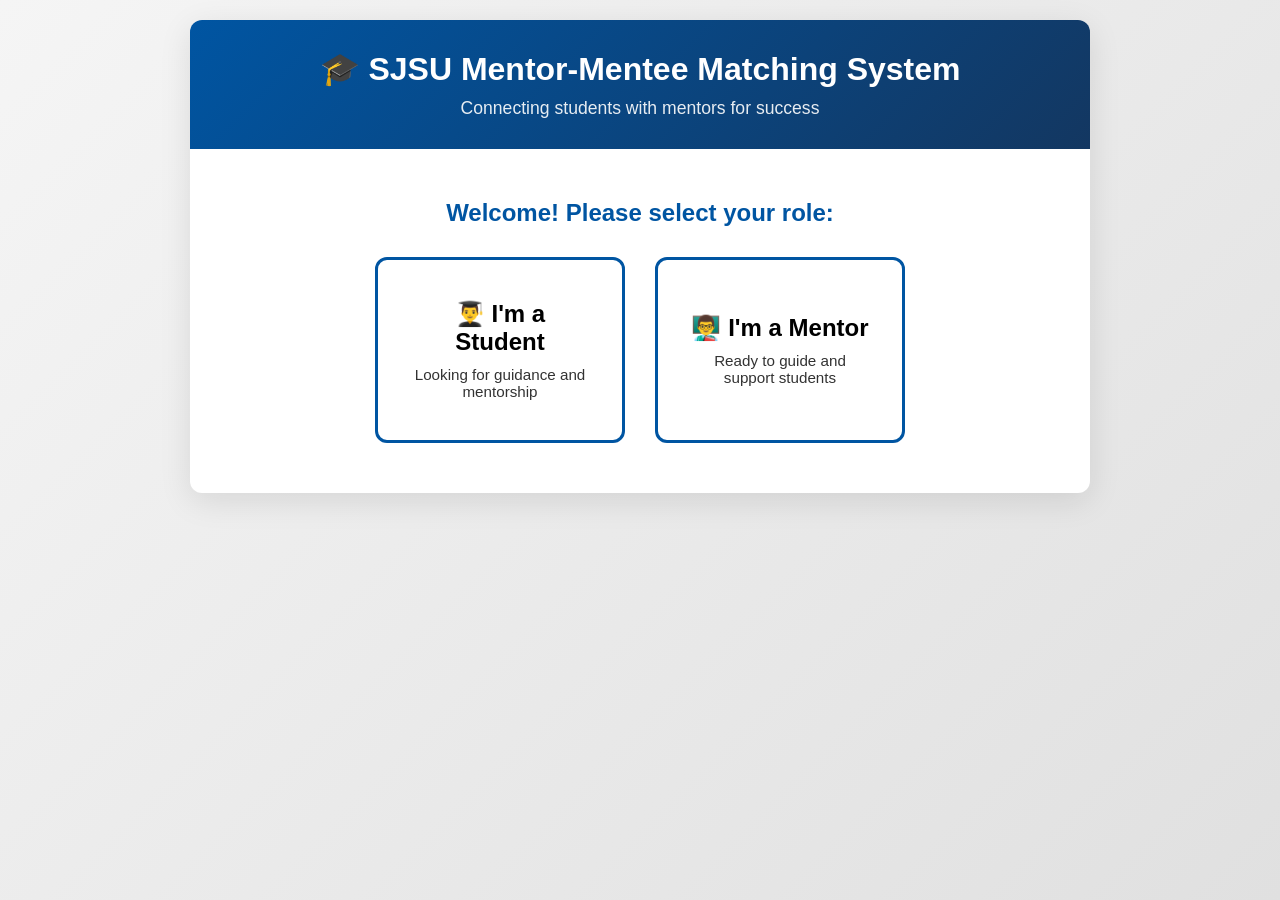
==== index.html @ 6e690093 "Initial commit: MentorsApp mentor-student matching system" ====
<!DOCTYPE html>
<html lang="en">
<head>
    <meta charset="UTF-8">
    <meta name="viewport" content="width=device-width, initial-scale=1.0">
    <title>SJSU Mentor-Mentee Matching System</title>
    <link rel="stylesheet" href="sjsu-theme.css">
    <link rel="stylesheet" href="mentor-system.css">
</head>
<body>
    <div class="container">
        <div class="header">
            <h1>🎓 SJSU Mentor-Mentee Matching System</h1>
            <p>Connecting students with mentors for success</p>
        </div>

        <!-- Role Selection Screen -->
        <div id="roleSelection" class="role-selection">
            <h2>Welcome! Please select your role:</h2>
            <div class="role-buttons">
                <button class="role-btn" onclick="showStudentSurvey()">
                    <h3>👨‍🎓 I'm a Student</h3>
                    <p>Looking for guidance and mentorship</p>
                </button>
                <button class="role-btn" onclick="showMentorSurvey()">
                    <h3>👨‍🏫 I'm a Mentor</h3>
                    <p>Ready to guide and support students</p>
                </button>
            </div>
        </div>

        <!-- Student Survey Form -->
        <form id="studentForm" class="survey-form">
            <button type="button" class="submit-btn back-btn" onclick="goBack()">← Back to Role Selection</button>
            
            <div class="form-section">
                <h3>Personal Information</h3>
                <div class="form-group">
                    <label for="studentName">Full Name *</label>
                    <input type="text" id="studentName" required placeholder="Enter your full name">
                </div>
                <div class="form-group">
                    <label for="studentEmail">Email Address *</label>
                    <input type="email" id="studentEmail" required placeholder="your.email@sjsu.edu">
                </div>
                <div class="form-group">
                    <label for="studentMajor">Major *</label>
                    <select id="studentMajor" required>
                        <option value="">Select your major</option>
                        <option value="Computer Science">Computer Science</option>
                        <option value="Software Engineering">Software Engineering</option>
                        <option value="Data Science">Data Science</option>
                        <option value="Computer Engineering">Computer Engineering</option>
                        <option value="Business Administration">Business Administration</option>
                        <option value="Electrical Engineering">Electrical Engineering</option>
                        <option value="Mechanical Engineering">Mechanical Engineering</option>
                        <option value="Psychology">Psychology</option>
                        <option value="Biology">Biology</option>
                        <option value="Other">Other</option>
                    </select>
                </div>
                <div class="form-group">
                    <label for="studentYear">Current Year *</label>
                    <select id="studentYear" required>
                        <option value="">Select your year</option>
                        <option value="Freshman">Freshman</option>
                        <option value="Sophomore">Sophomore</option>
                        <option value="Junior">Junior</option>
                        <option value="Senior">Senior</option>
                        <option value="Graduate">Graduate Student</option>
                    </select>
                </div>
            </div>

            <div class="form-section">
                <h3>Your Passion</h3>
                <div class="form-group">
                    <label for="studentPassion">Describe your passion and interests: *</label>
                    <textarea id="studentPassion" required placeholder="What drives you? What topics, causes, or fields excite you? Example: I'm passionate about using technology to solve environmental problems..."></textarea>
                    <small style="color: #666; font-size: 0.9rem; margin-top: 5px; display: block;">This helps us match you with mentors who share your interests.</small>
                </div>
            </div>

            <div class="form-section">
                <h3>Mentorship Preferences</h3>
                <div class="form-group">
                    <label for="mentorStyle">Preferred mentorship style:</label>
                    <select id="mentorStyle">
                        <option value="">Select preference</option>
                        <option value="Hands-on/Structured">Hands-on/Structured</option>
                        <option value="Flexible/Guidance-based">Flexible/Guidance-based</option>
                        <option value="Goal-oriented">Goal-oriented</option>
                        <option value="Open to any">Open to any</option>
                    </select>
                </div>
                <div class="form-group">
                    <label for="meetingPreference">Preferred meeting frequency:</label>
                    <select id="meetingPreference">
                        <option value="">Select preference</option>
                        <option value="Weekly">Weekly</option>
                        <option value="Bi-weekly">Bi-weekly</option>
                        <option value="Monthly">Monthly</option>
                        <option value="As needed">As needed</option>
                    </select>
                </div>
                <div class="form-group">
                    <label>Availability (optional - select days you're available):</label>
                    <div class="checkbox-group">
                        <label class="checkbox-label">
                            <input type="checkbox" name="availableDays" value="Monday"> Monday
                        </label>
                        <label class="checkbox-label">
                            <input type="checkbox" name="availableDays" value="Tuesday"> Tuesday
                        </label>
                        <label class="checkbox-label">
                            <input type="checkbox" name="availableDays" value="Wednesday"> Wednesday
                        </label>
                        <label class="checkbox-label">
                            <input type="checkbox" name="availableDays" value="Thursday"> Thursday
                        </label>
                        <label class="checkbox-label">
                            <input type="checkbox" name="availableDays" value="Friday"> Friday
                        </label>
                        <label class="checkbox-label">
                            <input type="checkbox" name="availableDays" value="Saturday"> Saturday
                        </label>
                        <label class="checkbox-label">
                            <input type="checkbox" name="availableDays" value="Sunday"> Sunday
                        </label>
                    </div>
                    <small style="color: #666; font-size: 0.9rem; margin-top: 5px; display: block;">Select days that work best for your schedule.</small>
                </div>
            </div>

            <div class="form-section">
                <h3>Additional Information</h3>
                <div class="form-group">
                    <label for="studentChallenges">What challenges are you currently facing?</label>
                    <textarea id="studentChallenges" placeholder="Share any challenges or concerns..."></textarea>
                </div>
                <div class="form-group">
                    <label for="studentGoals">What do you hope to achieve through mentorship?</label>
                    <textarea id="studentGoals" placeholder="Describe your goals..."></textarea>
                </div>
            </div>

            <button type="submit" class="submit-btn">Submit Survey</button>
        </form>

        <!-- Mentor Survey Form -->
        <form id="mentorForm" class="survey-form">
            <button type="button" class="submit-btn back-btn" onclick="goBack()">← Back to Role Selection</button>
            
            <div class="form-section">
                <h3>Personal Information</h3>
                <div class="form-group">
                    <label for="mentorName">Full Name *</label>
                    <input type="text" id="mentorName" required placeholder="Enter your full name">
                </div>
                <div class="form-group">
                    <label for="mentorEmail">Email Address *</label>
                    <input type="email" id="mentorEmail" required placeholder="your.email@example.com">
                </div>
                <div class="form-group">
                    <label for="mentorTitle">Current Job Title *</label>
                    <input type="text" id="mentorTitle" required placeholder="e.g., Senior Software Engineer">
                </div>
                <div class="form-group">
                    <label for="mentorCompany">Company/Organization *</label>
                    <input type="text" id="mentorCompany" required placeholder="Enter company name">
                </div>
            </div>

            <div class="form-section">
                <h3>Professional Background</h3>
                <div class="form-group">
                    <label for="mentorField">Primary Field/Industry *</label>
                    <select id="mentorField" required>
                        <option value="">Select your field</option>
                        <option value="Tech/Software">Tech/Software</option>
                        <option value="Finance/Banking">Finance/Banking</option>
                        <option value="Healthcare">Healthcare</option>
                        <option value="Education">Education</option>
                        <option value="Consulting">Consulting</option>
                        <option value="Government">Government</option>
                        <option value="Non-Profit">Non-Profit</option>
                        <option value="Other">Other</option>
                    </select>
                </div>
                <div class="form-group">
                    <label for="yearsExperience">Years of Experience *</label>
                    <select id="yearsExperience" required>
                        <option value="">Select years of experience</option>
                        <option value="1-3 years">1-3 years</option>
                        <option value="4-7 years">4-7 years</option>
                        <option value="8-15 years">8-15 years</option>
                        <option value="15+ years">15+ years</option>
                    </select>
                </div>
                <div class="form-group">
                    <label>Areas of Expertise (Select all that apply) *</label>
                    <div class="checkbox-group">
                        <label class="checkbox-label">
                            <input type="checkbox" name="expertise" value="Software Development"> Software Development
                        </label>
                        <label class="checkbox-label">
                            <input type="checkbox" name="expertise" value="Data Science & Analytics"> Data Science & Analytics
                        </label>
                        <label class="checkbox-label">
                            <input type="checkbox" name="expertise" value="Product Management"> Product Management
                        </label>
                        <label class="checkbox-label">
                            <input type="checkbox" name="expertise" value="Entrepreneurship"> Entrepreneurship
                        </label>
                        <label class="checkbox-label">
                            <input type="checkbox" name="expertise" value="Research & Academia"> Research & Academia
                        </label>
                        <label class="checkbox-label">
                            <input type="checkbox" name="expertise" value="Leadership & Management"> Leadership & Management
                        </label>
                        <label class="checkbox-label">
                            <input type="checkbox" name="expertise" value="Career Development"> Career Development
                        </label>
                        <label class="checkbox-label">
                            <input type="checkbox" name="expertise" value="Graduate School Applications"> Graduate School Applications
                        </label>
                    </div>
                </div>
                <div class="form-group">
                    <label for="mentorBio">Brief professional bio:</label>
                    <textarea id="mentorBio" placeholder="Share your professional journey..."></textarea>
                </div>
            </div>

            <div class="form-section">
                <h3>Educational Background</h3>
                <div class="form-group">
                    <label for="mentorDegree">Highest Degree *</label>
                    <select id="mentorDegree" required>
                        <option value="">Select your degree</option>
                        <option value="Bachelor's">Bachelor's</option>
                        <option value="Master's">Master's</option>
                        <option value="PhD">PhD</option>
                        <option value="Professional Degree">Professional Degree (MD, JD, etc.)</option>
                    </select>
                </div>
                <div class="form-group">
                    <label for="mentorAlmaMater">Alma Mater (University)</label>
                    <input type="text" id="mentorAlmaMater" placeholder="University name">
                </div>
                <div class="form-group">
                    <label>Are you an SJSU Alumnus? *</label>
                    <div class="rating-group" id="sjsuAlumnus">
                        <label class="rating-label">
                            <input type="radio" name="sjsuAlumnus" value="Yes">
                            Yes
                        </label>
                        <label class="rating-label">
                            <input type="radio" name="sjsuAlumnus" value="No">
                            No
                        </label>
                    </div>
                </div>
            </div>

            <div class="form-section">
                <h3>Mentorship Capabilities</h3>
                <div class="form-group">
                    <label>What can you help students with? (Select all that apply) *</label>
                    <div class="checkbox-group">
                        <label class="checkbox-label">
                            <input type="checkbox" name="helpWith" value="Career Guidance"> Career Guidance
                        </label>
                        <label class="checkbox-label">
                            <input type="checkbox" name="helpWith" value="Technical Skills"> Technical Skills
                        </label>
                        <label class="checkbox-label">
                            <input type="checkbox" name="helpWith" value="Networking"> Networking
                        </label>
                        <label class="checkbox-label">
                            <input type="checkbox" name="helpWith" value="Research Opportunities"> Research Opportunities
                        </label>
                        <label class="checkbox-label">
                            <input type="checkbox" name="helpWith" value="Graduate School Advice"> Graduate School Advice
                        </label>
                        <label class="checkbox-label">
                            <input type="checkbox" name="helpWith" value="Industry Connections"> Industry Connections
                        </label>
                        <label class="checkbox-label">
                            <input type="checkbox" name="helpWith" value="Interview Preparation"> Interview Preparation
                        </label>
                        <label class="checkbox-label">
                            <input type="checkbox" name="helpWith" value="Resume Review"> Resume Review
                        </label>
                    </div>
                </div>
                <div class="form-group">
                    <label for="menteeCount">Number of mentees you can take:</label>
                    <select id="menteeCount">
                        <option value="">Select capacity</option>
                        <option value="1">1 student</option>
                        <option value="2">2 students</option>
                        <option value="3-5">3-5 students</option>
                        <option value="5+">5+ students</option>
                    </select>
                </div>
                <div class="form-group">
                    <label for="meetingAvailability">Meeting frequency:</label>
                    <select id="meetingAvailability">
                        <option value="">Select availability</option>
                        <option value="Weekly">Weekly</option>
                        <option value="Bi-weekly">Bi-weekly</option>
                        <option value="Monthly">Monthly</option>
                        <option value="As needed">As needed</option>
                    </select>
                </div>
                <div class="form-group">
                    <label>Available days (optional - select days you're available):</label>
                    <div class="checkbox-group">
                        <label class="checkbox-label">
                            <input type="checkbox" name="availableDays" value="Monday"> Monday
                        </label>
                        <label class="checkbox-label">
                            <input type="checkbox" name="availableDays" value="Tuesday"> Tuesday
                        </label>
                        <label class="checkbox-label">
                            <input type="checkbox" name="availableDays" value="Wednesday"> Wednesday
                        </label>
                        <label class="checkbox-label">
                            <input type="checkbox" name="availableDays" value="Thursday"> Thursday
                        </label>
                        <label class="checkbox-label">
                            <input type="checkbox" name="availableDays" value="Friday"> Friday
                        </label>
                        <label class="checkbox-label">
                            <input type="checkbox" name="availableDays" value="Saturday"> Saturday
                        </label>
                        <label class="checkbox-label">
                            <input type="checkbox" name="availableDays" value="Sunday"> Sunday
                        </label>
                    </div>
                    <small style="color: #666; font-size: 0.9rem; margin-top: 5px; display: block;">Select days that work best for your schedule.</small>
                </div>
            </div>

            <div class="form-section">
                <h3>Mentoring Style & Preferences</h3>
                <div class="form-group">
                    <label for="mentorshipStyle">Your mentorship style:</label>
                    <select id="mentorshipStyle">
                        <option value="">Select style</option>
                        <option value="Hands-on/Structured">Hands-on/Structured</option>
                        <option value="Flexible/Guidance-based">Flexible/Guidance-based</option>
                        <option value="Goal-oriented">Goal-oriented</option>
                        <option value="Adaptable">Adaptable to student needs</option>
                    </select>
                </div>
                <div class="form-group">
                    <label>Preferred student majors (Select all that apply)</label>
                    <div class="checkbox-group">
                        <label class="checkbox-label">
                            <input type="checkbox" name="preferredMajor" value="Computer Science"> Computer Science
                        </label>
                        <label class="checkbox-label">
                            <input type="checkbox" name="preferredMajor" value="Software Engineering"> Software Engineering
                        </label>
                        <label class="checkbox-label">
                            <input type="checkbox" name="preferredMajor" value="Data Science"> Data Science
                        </label>
                        <label class="checkbox-label">
                            <input type="checkbox" name="preferredMajor" value="Computer Engineering"> Computer Engineering
                        </label>
                        <label class="checkbox-label">
                            <input type="checkbox" name="preferredMajor" value="Business Administration"> Business Administration
                        </label>
                        <label class="checkbox-label">
                            <input type="checkbox" name="preferredMajor" value="Engineering"> Engineering (Other)
                        </label>
                        <label class="checkbox-label">
                            <input type="checkbox" name="preferredMajor" value="Any"> Open to All Majors
                        </label>
                    </div>
                </div>
                <div class="form-group">
                    <label for="mentorMotivation">Why do you want to be a mentor?</label>
                    <textarea id="mentorMotivation" placeholder="Share your motivation..."></textarea>
                </div>
            </div>

            <div class="form-section">
                <h3>Additional Information</h3>
                <div class="form-group">
                    <label for="mentorAchievements">Notable achievements or recognitions:</label>
                    <textarea id="mentorAchievements" placeholder="Awards, publications, projects..."></textarea>
                </div>
                <div class="form-group">
                    <label for="mentorAdditional">Anything else you'd like students to know?</label>
                    <textarea id="mentorAdditional" placeholder="Additional information..."></textarea>
                </div>
            </div>

            <button type="submit" class="submit-btn">Register as Mentor</button>
        </form>

        <!-- Success Message for Students -->
        <div id="studentSuccess" class="success-message hidden">
            <div class="success-icon">
                <svg viewBox="0 0 24 24"><path d="M9 16.17L4.83 12l-1.42 1.41L9 19 21 7l-1.41-1.41z"/></svg>
            </div>
            <h2>Survey Submitted Successfully!</h2>
            <p style="margin-bottom: 20px; color: #666;">Thank you for completing the survey. Our team will review your information and match you with a suitable mentor soon.</p>
            <div class="nav-buttons">
                <button class="btn-primary" onclick="goBack()">Submit Another Response</button>
            </div>
        </div>

        <!-- Success Message for Mentors -->
        <div id="mentorSuccess" class="success-message hidden">
            <div class="success-icon">
                <svg viewBox="0 0 24 24"><path d="M9 16.17L4.83 12l-1.42 1.41L9 19 21 7l-1.41-1.41z"/></svg>
            </div>
            <h2>Thank You for Registering!</h2>
            <p style="margin-bottom: 20px; color: #666;">We'll connect you with students who match your expertise.</p>
            <div class="nav-buttons">
                <button class="btn-secondary" onclick="goBack()">Register Another Mentor</button>
                <button class="btn-primary" onclick="viewAllMentors()">View All Mentors</button>
            </div>
        </div>

        <!-- Matches Display (Admin Only - Hidden from Students) -->
        <div id="matchesContainer" class="matches-container" style="display: none;">
            <button class="submit-btn back-btn" onclick="backToSuccess()">← Back</button>
            <h2 style="color: var(--sjsu-blue); margin-bottom: 20px;">Mentor Matching Results (Admin View)</h2>
            <div id="matchesList"></div>
            <div class="nav-buttons">
                <button class="btn-secondary" onclick="goBack()">Start Over</button>
                <button class="btn-primary" onclick="contactMentors()">Contact Selected Mentors</button>
            </div>
        </div>
    </div>

    <script src="matching-algorithm.js"></script>
    <script src="app.js"></script>
</body>
</html>
---- sjsu-theme.css ----
/* Official SJSU brand HEX values are marked. Other tokens are application suggestions. */
:root {
  --sjsu-blue: #0055A2;   /* official */
  --sjsu-gold: #E5A823;   /* official */
  --sjsu-gray: #939597;   /* official */
  --sjsu-light-gray: #D2D2D2; /* official */
  --sjsu-dark-gray: #666666;  /* official */
  --app-background: #FFFFFF;
  --app-surface: #F5F7FA;
  --app-ink: #242B33;
  --app-blue-dark: #133761; /* official print palette secondary */
}
body { background: var(--app-background); color: var(--app-ink); }
header, nav { background: var(--sjsu-blue); color: white; }
button.primary { background: var(--sjsu-blue); color: white; }
button.primary:hover { background: var(--app-blue-dark); }
.card { background: var(--app-surface); border: 1px solid var(--sjsu-light-gray); }
.accent { border-left: 4px solid var(--sjsu-gold); }
a { color: var(--sjsu-blue); }
:focus-visible { outline: 3px solid var(--sjsu-gold); outline-offset: 2px; }
---- mentor-system.css ----
/* Mentor-Mentee System Styles - Extends sjsu-theme.css */

/* Import official SJSU colors from parent theme */
:root {
  --sjsu-blue: #0055A2;
  --sjsu-gold: #E5A823;
  --sjsu-gray: #939597;
  --sjsu-light-gray: #D2D2D2;
  --sjsu-dark-gray: #666666;
  --app-background: #FFFFFF;
  --app-surface: #F5F7FA;
  --app-ink: #242B33;
  --app-blue-dark: #133761;
}

/* Base Layout */
* {
  margin: 0;
  padding: 0;
  box-sizing: border-box;
}

body {
  font-family: 'Segoe UI', Tahoma, Geneva, Verdana, sans-serif;
  background: linear-gradient(135deg, #f5f5f5 0%, #e0e0e0 100%);
  min-height: 100vh;
  padding: 20px;
}

.container {
  max-width: 900px;
  margin: 0 auto;
  background: var(--app-background);
  border-radius: 12px;
  box-shadow: 0 8px 32px rgba(0, 0, 0, 0.1);
  overflow: hidden;
}

/* Header */
.header {
  background: linear-gradient(135deg, var(--sjsu-blue) 0%, var(--app-blue-dark) 100%);
  color: white;
  padding: 30px;
  text-align: center;
}

.header h1 {
  font-size: 2rem;
  margin-bottom: 10px;
}

.header p {
  opacity: 0.9;
  font-size: 1.1rem;
}

/* Role Selection */
.role-selection {
  padding: 50px;
  text-align: center;
}

.role-selection h2 {
  color: var(--sjsu-blue);
  margin-bottom: 30px;
  font-size: 1.5rem;
}

.role-buttons {
  display: flex;
  gap: 30px;
  justify-content: center;
  flex-wrap: wrap;
}

.role-btn {
  flex: 1;
  min-width: 200px;
  max-width: 250px;
  padding: 40px 30px;
  border: 3px solid var(--sjsu-blue);
  background: white;
  border-radius: 12px;
  cursor: pointer;
  transition: all 0.3s ease;
}

.role-btn:hover {
  background: var(--sjsu-blue);
  color: white;
  transform: translateY(-5px);
  box-shadow: 0 8px 20px rgba(0, 85, 162, 0.3);
}

.role-btn h3 {
  font-size: 1.5rem;
  margin-bottom: 10px;
}

.role-btn p {
  font-size: 0.95rem;
  opacity: 0.8;
}

/* Survey Forms */
.survey-form {
  padding: 40px;
  display: none;
}

.survey-form.active {
  display: block;
}

.form-section {
  margin-bottom: 35px;
}

.form-section h3 {
  color: var(--sjsu-blue);
  margin-bottom: 15px;
  padding-bottom: 8px;
  border-bottom: 2px solid var(--sjsu-gold);
}

.form-group {
  margin-bottom: 20px;
}

.form-group label {
  display: block;
  margin-bottom: 8px;
  font-weight: 600;
  color: var(--app-ink);
}

.form-group input[type="text"],
.form-group input[type="email"],
.form-group select,
.form-group textarea {
  width: 100%;
  padding: 12px 15px;
  border: 2px solid var(--sjsu-light-gray);
  border-radius: 8px;
  font-size: 1rem;
  transition: border-color 0.3s;
}

.form-group input:focus,
.form-group select:focus,
.form-group textarea:focus {
  outline: none;
  border-color: var(--sjsu-blue);
}

.form-group textarea {
  resize: vertical;
  min-height: 100px;
}

/* Checkbox Groups */
.checkbox-group {
  display: grid;
  grid-template-columns: repeat(auto-fill, minmax(200px, 1fr));
  gap: 10px;
  margin-top: 10px;
}

.checkbox-label {
  display: flex;
  align-items: center;
  padding: 10px;
  background: var(--app-surface);
  border-radius: 6px;
  cursor: pointer;
  transition: background 0.2s;
}

.checkbox-label:hover {
  background: #e9ecef;
}

.checkbox-label input {
  margin-right: 10px;
  width: 18px;
  height: 18px;
  cursor: pointer;
}

/* Rating Groups */
.rating-group {
  display: flex;
  gap: 10px;
  margin-top: 10px;
}

.rating-label {
  flex: 1;
  text-align: center;
  padding: 10px;
  background: var(--app-surface);
  border-radius: 6px;
  cursor: pointer;
  transition: all 0.2s;
}

.rating-label:hover {
  background: var(--sjsu-gold);
}

.rating-label.selected {
  background: var(--sjsu-blue);
  color: white;
}

.rating-label input {
  display: none;
}

/* Buttons */
.submit-btn {
  width: 100%;
  padding: 15px;
  background: linear-gradient(135deg, var(--sjsu-blue) 0%, var(--app-blue-dark) 100%);
  color: white;
  border: none;
  border-radius: 8px;
  font-size: 1.1rem;
  font-weight: 600;
  cursor: pointer;
  transition: transform 0.2s, box-shadow 0.2s;
}

.submit-btn:hover {
  transform: translateY(-2px);
  box-shadow: 0 6px 20px rgba(0, 85, 162, 0.3);
}

.back-btn {
  background: #6c757d;
  margin-bottom: 20px;
}

.back-btn:hover {
  background: #5a6268;
  box-shadow: 0 6px 20px rgba(108, 117, 125, 0.3);
}

/* Success Messages */
.success-message {
  text-align: center;
  padding: 60px;
}

.success-message h2 {
  color: var(--sjsu-blue);
  margin-bottom: 20px;
}

.success-icon {
  width: 80px;
  height: 80px;
  background: var(--sjsu-blue);
  border-radius: 50%;
  display: flex;
  align-items: center;
  justify-content: center;
  margin: 0 auto 20px;
}

.success-icon svg {
  width: 40px;
  height: 40px;
  fill: white;
}

/* Match Cards */
.matches-container {
  padding: 40px;
  display: none;
}

.match-card {
  background: white;
  border: 2px solid var(--sjsu-blue);
  border-radius: 12px;
  padding: 25px;
  margin-bottom: 20px;
  transition: box-shadow 0.3s;
}

.match-card:hover {
  box-shadow: 0 6px 20px rgba(0, 85, 162, 0.2);
}

.match-header {
  display: flex;
  justify-content: space-between;
  align-items: center;
  margin-bottom: 15px;
}

.match-name {
  font-size: 1.3rem;
  color: var(--sjsu-blue);
  font-weight: 600;
}

.match-score {
  background: var(--sjsu-gold);
  color: var(--app-ink);
  padding: 8px 16px;
  border-radius: 20px;
  font-weight: 600;
}

.match-details {
  color: #555;
  line-height: 1.6;
}

.match-details strong {
  color: var(--app-ink);
}

/* Navigation Buttons */
.nav-buttons {
  display: flex;
  gap: 15px;
  margin-top: 30px;
}

.nav-buttons button {
  flex: 1;
  padding: 12px;
  border: none;
  border-radius: 8px;
  font-size: 1rem;
  cursor: pointer;
  transition: all 0.2s;
}

.btn-primary {
  background: var(--sjsu-blue);
  color: white;
}

.btn-secondary {
  background: var(--sjsu-gold);
  color: var(--app-ink);
}

.btn-primary:hover, .btn-secondary:hover {
  opacity: 0.9;
  transform: translateY(-2px);
}

/* Utility Classes */
.hidden {
  display: none;
}

/* Responsive Design */
@media (max-width: 600px) {
  .header h1 {
    font-size: 1.5rem;
  }

  .role-selection {
    padding: 30px 20px;
  }

  .survey-form {
    padding: 25px 20px;
  }

  .checkbox-group {
    grid-template-columns: 1fr;
  }
}
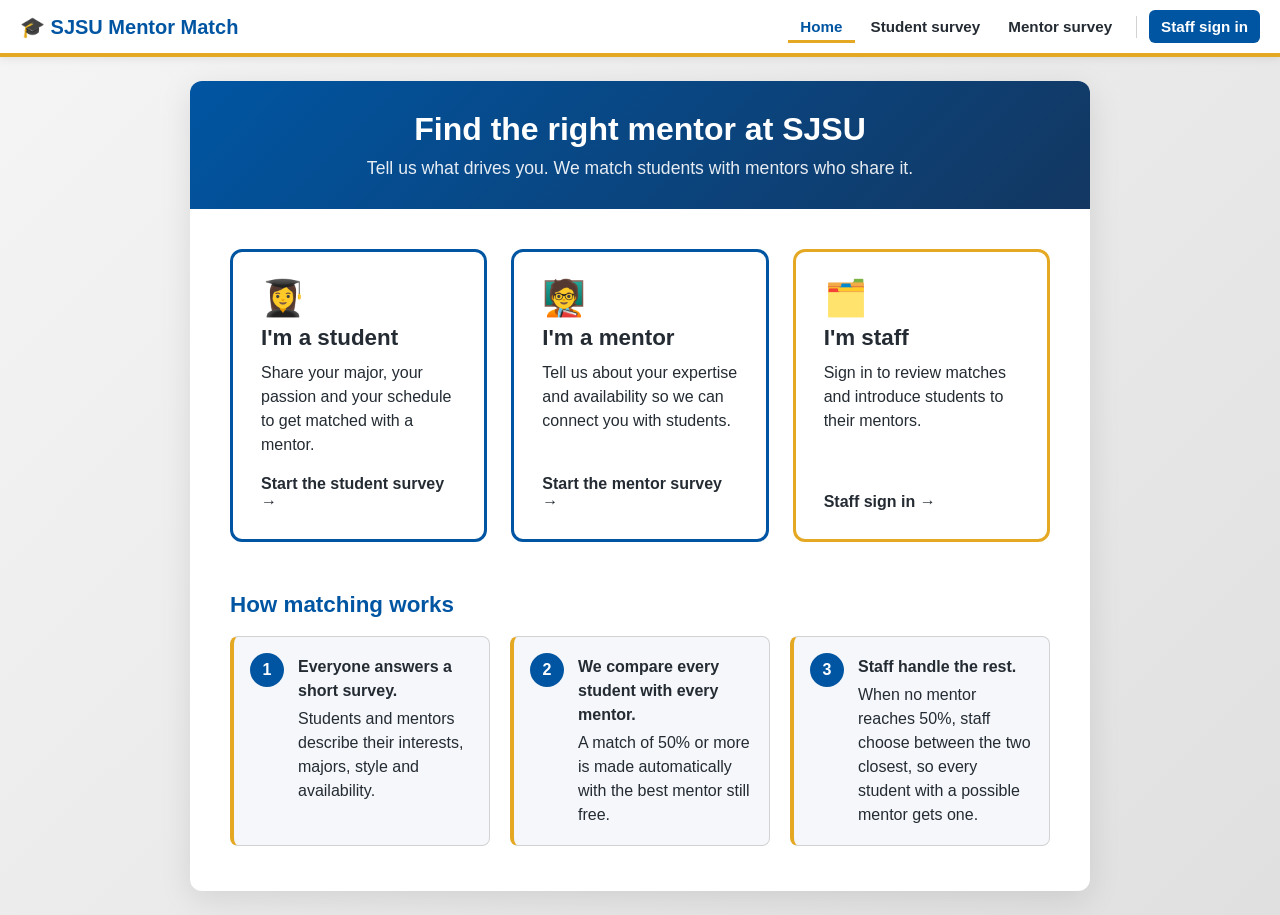
==== commit 1fa53972: "Add staff sign-in, automatic matching and student-by-student review Website - Landing page with stud" ====
--- a/index.html
+++ b/index.html
@@ -3,443 +3,71 @@
 <head>
     <meta charset="UTF-8">
     <meta name="viewport" content="width=device-width, initial-scale=1.0">
-    <title>SJSU Mentor-Mentee Matching System</title>
+    <title>SJSU Mentor Match</title>
     <link rel="stylesheet" href="sjsu-theme.css">
     <link rel="stylesheet" href="mentor-system.css">
+    <link rel="stylesheet" href="site.css">
 </head>
 <body>
-    <div class="container">
+    <a class="skip-link" href="#main">Skip to main content</a>
+    <header class="site-header">
+        <div class="site-header-inner">
+            <a class="brand" href="/">🎓 SJSU Mentor Match</a>
+            <nav class="site-nav" aria-label="Main">
+                <a href="/">Home</a>
+                <a href="/survey.html?role=student">Student survey</a>
+                <a href="/survey.html?role=mentor">Mentor survey</a>
+                <span id="staffNav" class="staff-nav"></span>
+            </nav>
+        </div>
+    </header>
+
+    <div class="container" id="main" role="main" tabindex="-1">
         <div class="header">
-            <h1>🎓 SJSU Mentor-Mentee Matching System</h1>
-            <p>Connecting students with mentors for success</p>
+            <h1>Find the right mentor at SJSU</h1>
+            <p>Tell us what drives you. We match students with mentors who share it.</p>
         </div>
 
-        <!-- Role Selection Screen -->
-        <div id="roleSelection" class="role-selection">
-            <h2>Welcome! Please select your role:</h2>
-            <div class="role-buttons">
-                <button class="role-btn" onclick="showStudentSurvey()">
-                    <h3>👨‍🎓 I'm a Student</h3>
-                    <p>Looking for guidance and mentorship</p>
-                </button>
-                <button class="role-btn" onclick="showMentorSurvey()">
-                    <h3>👨‍🏫 I'm a Mentor</h3>
-                    <p>Ready to guide and support students</p>
-                </button>
-            </div>
-        </div>
+        <section class="landing-cards" aria-label="Choose how you want to continue">
+            <a class="landing-card" href="/survey.html?role=student">
+                <span class="card-icon" aria-hidden="true">👩‍🎓</span>
+                <h2>I'm a student</h2>
+                <p>Share your major, your passion and your schedule to get matched with a mentor.</p>
+                <span class="cta">Start the student survey →</span>
+            </a>
+            <a class="landing-card" href="/survey.html?role=mentor">
+                <span class="card-icon" aria-hidden="true">🧑‍🏫</span>
+                <h2>I'm a mentor</h2>
+                <p>Tell us about your expertise and availability so we can connect you with students.</p>
+                <span class="cta">Start the mentor survey →</span>
+            </a>
+            <a class="landing-card staff" href="/login.html">
+                <span class="card-icon" aria-hidden="true">🗂️</span>
+                <h2>I'm staff</h2>
+                <p>Sign in to review matches and introduce students to their mentors.</p>
+                <span class="cta">Staff sign in →</span>
+            </a>
+        </section>
 
-        <!-- Student Survey Form -->
-        <form id="studentForm" class="survey-form">
-            <button type="button" class="submit-btn back-btn" onclick="goBack()">← Back to Role Selection</button>
-            
-            <div class="form-section">
-                <h3>Personal Information</h3>
-                <div class="form-group">
-                    <label for="studentName">Full Name *</label>
-                    <input type="text" id="studentName" required placeholder="Enter your full name">
-                </div>
-                <div class="form-group">
-                    <label for="studentEmail">Email Address *</label>
-                    <input type="email" id="studentEmail" required placeholder="your.email@sjsu.edu">
-                </div>
-                <div class="form-group">
-                    <label for="studentMajor">Major *</label>
-                    <select id="studentMajor" required>
-                        <option value="">Select your major</option>
-                        <option value="Computer Science">Computer Science</option>
-                        <option value="Software Engineering">Software Engineering</option>
-                        <option value="Data Science">Data Science</option>
-                        <option value="Computer Engineering">Computer Engineering</option>
-                        <option value="Business Administration">Business Administration</option>
-                        <option value="Electrical Engineering">Electrical Engineering</option>
-                        <option value="Mechanical Engineering">Mechanical Engineering</option>
-                        <option value="Psychology">Psychology</option>
-                        <option value="Biology">Biology</option>
-                        <option value="Other">Other</option>
-                    </select>
-                </div>
-                <div class="form-group">
-                    <label for="studentYear">Current Year *</label>
-                    <select id="studentYear" required>
-                        <option value="">Select your year</option>
-                        <option value="Freshman">Freshman</option>
-                        <option value="Sophomore">Sophomore</option>
-                        <option value="Junior">Junior</option>
-                        <option value="Senior">Senior</option>
-                        <option value="Graduate">Graduate Student</option>
-                    </select>
-                </div>
-            </div>
-
-            <div class="form-section">
-                <h3>Your Passion</h3>
-                <div class="form-group">
-                    <label for="studentPassion">Describe your passion and interests: *</label>
-                    <textarea id="studentPassion" required placeholder="What drives you? What topics, causes, or fields excite you? Example: I'm passionate about using technology to solve environmental problems..."></textarea>
-                    <small style="color: #666; font-size: 0.9rem; margin-top: 5px; display: block;">This helps us match you with mentors who share your interests.</small>
-                </div>
-            </div>
-
-            <div class="form-section">
-                <h3>Mentorship Preferences</h3>
-                <div class="form-group">
-                    <label for="mentorStyle">Preferred mentorship style:</label>
-                    <select id="mentorStyle">
-                        <option value="">Select preference</option>
-                        <option value="Hands-on/Structured">Hands-on/Structured</option>
-                        <option value="Flexible/Guidance-based">Flexible/Guidance-based</option>
-                        <option value="Goal-oriented">Goal-oriented</option>
-                        <option value="Open to any">Open to any</option>
-                    </select>
-                </div>
-                <div class="form-group">
-                    <label for="meetingPreference">Preferred meeting frequency:</label>
-                    <select id="meetingPreference">
-                        <option value="">Select preference</option>
-                        <option value="Weekly">Weekly</option>
-                        <option value="Bi-weekly">Bi-weekly</option>
-                        <option value="Monthly">Monthly</option>
-                        <option value="As needed">As needed</option>
-                    </select>
-                </div>
-                <div class="form-group">
-                    <label>Availability (optional - select days you're available):</label>
-                    <div class="checkbox-group">
-                        <label class="checkbox-label">
-                            <input type="checkbox" name="availableDays" value="Monday"> Monday
-                        </label>
-                        <label class="checkbox-label">
-                            <input type="checkbox" name="availableDays" value="Tuesday"> Tuesday
-                        </label>
-                        <label class="checkbox-label">
-                            <input type="checkbox" name="availableDays" value="Wednesday"> Wednesday
-                        </label>
-                        <label class="checkbox-label">
-                            <input type="checkbox" name="availableDays" value="Thursday"> Thursday
-                        </label>
-                        <label class="checkbox-label">
-                            <input type="checkbox" name="availableDays" value="Friday"> Friday
-                        </label>
-                        <label class="checkbox-label">
-                            <input type="checkbox" name="availableDays" value="Saturday"> Saturday
-                        </label>
-                        <label class="checkbox-label">
-                            <input type="checkbox" name="availableDays" value="Sunday"> Sunday
-                        </label>
-                    </div>
-                    <small style="color: #666; font-size: 0.9rem; margin-top: 5px; display: block;">Select days that work best for your schedule.</small>
-                </div>
-            </div>
-
-            <div class="form-section">
-                <h3>Additional Information</h3>
-                <div class="form-group">
-                    <label for="studentChallenges">What challenges are you currently facing?</label>
-                    <textarea id="studentChallenges" placeholder="Share any challenges or concerns..."></textarea>
-                </div>
-                <div class="form-group">
-                    <label for="studentGoals">What do you hope to achieve through mentorship?</label>
-                    <textarea id="studentGoals" placeholder="Describe your goals..."></textarea>
-                </div>
-            </div>
-
-            <button type="submit" class="submit-btn">Submit Survey</button>
-        </form>
-
-        <!-- Mentor Survey Form -->
-        <form id="mentorForm" class="survey-form">
-            <button type="button" class="submit-btn back-btn" onclick="goBack()">← Back to Role Selection</button>
-            
-            <div class="form-section">
-                <h3>Personal Information</h3>
-                <div class="form-group">
-                    <label for="mentorName">Full Name *</label>
-                    <input type="text" id="mentorName" required placeholder="Enter your full name">
-                </div>
-                <div class="form-group">
-                    <label for="mentorEmail">Email Address *</label>
-                    <input type="email" id="mentorEmail" required placeholder="your.email@example.com">
-                </div>
-                <div class="form-group">
-                    <label for="mentorTitle">Current Job Title *</label>
-                    <input type="text" id="mentorTitle" required placeholder="e.g., Senior Software Engineer">
-                </div>
-                <div class="form-group">
-                    <label for="mentorCompany">Company/Organization *</label>
-                    <input type="text" id="mentorCompany" required placeholder="Enter company name">
-                </div>
-            </div>
-
-            <div class="form-section">
-                <h3>Professional Background</h3>
-                <div class="form-group">
-                    <label for="mentorField">Primary Field/Industry *</label>
-                    <select id="mentorField" required>
-                        <option value="">Select your field</option>
-                        <option value="Tech/Software">Tech/Software</option>
-                        <option value="Finance/Banking">Finance/Banking</option>
-                        <option value="Healthcare">Healthcare</option>
-                        <option value="Education">Education</option>
-                        <option value="Consulting">Consulting</option>
-                        <option value="Government">Government</option>
-                        <option value="Non-Profit">Non-Profit</option>
-                        <option value="Other">Other</option>
-                    </select>
-                </div>
-                <div class="form-group">
-                    <label for="yearsExperience">Years of Experience *</label>
-                    <select id="yearsExperience" required>
-                        <option value="">Select years of experience</option>
-                        <option value="1-3 years">1-3 years</option>
-                        <option value="4-7 years">4-7 years</option>
-                        <option value="8-15 years">8-15 years</option>
-                        <option value="15+ years">15+ years</option>
-                    </select>
-                </div>
-                <div class="form-group">
-                    <label>Areas of Expertise (Select all that apply) *</label>
-                    <div class="checkbox-group">
-                        <label class="checkbox-label">
-                            <input type="checkbox" name="expertise" value="Software Development"> Software Development
-                        </label>
-                        <label class="checkbox-label">
-                            <input type="checkbox" name="expertise" value="Data Science & Analytics"> Data Science & Analytics
-                        </label>
-                        <label class="checkbox-label">
-                            <input type="checkbox" name="expertise" value="Product Management"> Product Management
-                        </label>
-                        <label class="checkbox-label">
-                            <input type="checkbox" name="expertise" value="Entrepreneurship"> Entrepreneurship
-                        </label>
-                        <label class="checkbox-label">
-                            <input type="checkbox" name="expertise" value="Research & Academia"> Research & Academia
-                        </label>
-                        <label class="checkbox-label">
-                            <input type="checkbox" name="expertise" value="Leadership & Management"> Leadership & Management
-                        </label>
-                        <label class="checkbox-label">
-                            <input type="checkbox" name="expertise" value="Career Development"> Career Development
-                        </label>
-                        <label class="checkbox-label">
-                            <input type="checkbox" name="expertise" value="Graduate School Applications"> Graduate School Applications
-                        </label>
-                    </div>
-                </div>
-                <div class="form-group">
-                    <label for="mentorBio">Brief professional bio:</label>
-                    <textarea id="mentorBio" placeholder="Share your professional journey..."></textarea>
-                </div>
-            </div>
-
-            <div class="form-section">
-                <h3>Educational Background</h3>
-                <div class="form-group">
-                    <label for="mentorDegree">Highest Degree *</label>
-                    <select id="mentorDegree" required>
-                        <option value="">Select your degree</option>
-                        <option value="Bachelor's">Bachelor's</option>
-                        <option value="Master's">Master's</option>
-                        <option value="PhD">PhD</option>
-                        <option value="Professional Degree">Professional Degree (MD, JD, etc.)</option>
-                    </select>
-                </div>
-                <div class="form-group">
-                    <label for="mentorAlmaMater">Alma Mater (University)</label>
-                    <input type="text" id="mentorAlmaMater" placeholder="University name">
-                </div>
-                <div class="form-group">
-                    <label>Are you an SJSU Alumnus? *</label>
-                    <div class="rating-group" id="sjsuAlumnus">
-                        <label class="rating-label">
-                            <input type="radio" name="sjsuAlumnus" value="Yes">
-                            Yes
-                        </label>
-                        <label class="rating-label">
-                            <input type="radio" name="sjsuAlumnus" value="No">
-                            No
-                        </label>
-                    </div>
-                </div>
-            </div>
-
-            <div class="form-section">
-                <h3>Mentorship Capabilities</h3>
-                <div class="form-group">
-                    <label>What can you help students with? (Select all that apply) *</label>
-                    <div class="checkbox-group">
-                        <label class="checkbox-label">
-                            <input type="checkbox" name="helpWith" value="Career Guidance"> Career Guidance
-                        </label>
-                        <label class="checkbox-label">
-                            <input type="checkbox" name="helpWith" value="Technical Skills"> Technical Skills
-                        </label>
-                        <label class="checkbox-label">
-                            <input type="checkbox" name="helpWith" value="Networking"> Networking
-                        </label>
-                        <label class="checkbox-label">
-                            <input type="checkbox" name="helpWith" value="Research Opportunities"> Research Opportunities
-                        </label>
-                        <label class="checkbox-label">
-                            <input type="checkbox" name="helpWith" value="Graduate School Advice"> Graduate School Advice
-                        </label>
-                        <label class="checkbox-label">
-                            <input type="checkbox" name="helpWith" value="Industry Connections"> Industry Connections
-                        </label>
-                        <label class="checkbox-label">
-                            <input type="checkbox" name="helpWith" value="Interview Preparation"> Interview Preparation
-                        </label>
-                        <label class="checkbox-label">
-                            <input type="checkbox" name="helpWith" value="Resume Review"> Resume Review
-                        </label>
-                    </div>
-                </div>
-                <div class="form-group">
-                    <label for="menteeCount">Number of mentees you can take:</label>
-                    <select id="menteeCount">
-                        <option value="">Select capacity</option>
-                        <option value="1">1 student</option>
-                        <option value="2">2 students</option>
-                        <option value="3-5">3-5 students</option>
-                        <option value="5+">5+ students</option>
-                    </select>
-                </div>
-                <div class="form-group">
-                    <label for="meetingAvailability">Meeting frequency:</label>
-                    <select id="meetingAvailability">
-                        <option value="">Select availability</option>
-                        <option value="Weekly">Weekly</option>
-                        <option value="Bi-weekly">Bi-weekly</option>
-                        <option value="Monthly">Monthly</option>
-                        <option value="As needed">As needed</option>
-                    </select>
-                </div>
-                <div class="form-group">
-                    <label>Available days (optional - select days you're available):</label>
-                    <div class="checkbox-group">
-                        <label class="checkbox-label">
-                            <input type="checkbox" name="availableDays" value="Monday"> Monday
-                        </label>
-                        <label class="checkbox-label">
-                            <input type="checkbox" name="availableDays" value="Tuesday"> Tuesday
-                        </label>
-                        <label class="checkbox-label">
-                            <input type="checkbox" name="availableDays" value="Wednesday"> Wednesday
-                        </label>
-                        <label class="checkbox-label">
-                            <input type="checkbox" name="availableDays" value="Thursday"> Thursday
-                        </label>
-                        <label class="checkbox-label">
-                            <input type="checkbox" name="availableDays" value="Friday"> Friday
-                        </label>
-                        <label class="checkbox-label">
-                            <input type="checkbox" name="availableDays" value="Saturday"> Saturday
-                        </label>
-                        <label class="checkbox-label">
-                            <input type="checkbox" name="availableDays" value="Sunday"> Sunday
-                        </label>
-                    </div>
-                    <small style="color: #666; font-size: 0.9rem; margin-top: 5px; display: block;">Select days that work best for your schedule.</small>
-                </div>
-            </div>
-
-            <div class="form-section">
-                <h3>Mentoring Style & Preferences</h3>
-                <div class="form-group">
-                    <label for="mentorshipStyle">Your mentorship style:</label>
-                    <select id="mentorshipStyle">
-                        <option value="">Select style</option>
-                        <option value="Hands-on/Structured">Hands-on/Structured</option>
-                        <option value="Flexible/Guidance-based">Flexible/Guidance-based</option>
-                        <option value="Goal-oriented">Goal-oriented</option>
-                        <option value="Adaptable">Adaptable to student needs</option>
-                    </select>
-                </div>
-                <div class="form-group">
-                    <label>Preferred student majors (Select all that apply)</label>
-                    <div class="checkbox-group">
-                        <label class="checkbox-label">
-                            <input type="checkbox" name="preferredMajor" value="Computer Science"> Computer Science
-                        </label>
-                        <label class="checkbox-label">
-                            <input type="checkbox" name="preferredMajor" value="Software Engineering"> Software Engineering
-                        </label>
-                        <label class="checkbox-label">
-                            <input type="checkbox" name="preferredMajor" value="Data Science"> Data Science
-                        </label>
-                        <label class="checkbox-label">
-                            <input type="checkbox" name="preferredMajor" value="Computer Engineering"> Computer Engineering
-                        </label>
-                        <label class="checkbox-label">
-                            <input type="checkbox" name="preferredMajor" value="Business Administration"> Business Administration
-                        </label>
-                        <label class="checkbox-label">
-                            <input type="checkbox" name="preferredMajor" value="Engineering"> Engineering (Other)
-                        </label>
-                        <label class="checkbox-label">
-                            <input type="checkbox" name="preferredMajor" value="Any"> Open to All Majors
-                        </label>
-                    </div>
-                </div>
-                <div class="form-group">
-                    <label for="mentorMotivation">Why do you want to be a mentor?</label>
-                    <textarea id="mentorMotivation" placeholder="Share your motivation..."></textarea>
-                </div>
-            </div>
-
-            <div class="form-section">
-                <h3>Additional Information</h3>
-                <div class="form-group">
-                    <label for="mentorAchievements">Notable achievements or recognitions:</label>
-                    <textarea id="mentorAchievements" placeholder="Awards, publications, projects..."></textarea>
-                </div>
-                <div class="form-group">
-                    <label for="mentorAdditional">Anything else you'd like students to know?</label>
-                    <textarea id="mentorAdditional" placeholder="Additional information..."></textarea>
-                </div>
-            </div>
-
-            <button type="submit" class="submit-btn">Register as Mentor</button>
-        </form>
-
-        <!-- Success Message for Students -->
-        <div id="studentSuccess" class="success-message hidden">
-            <div class="success-icon">
-                <svg viewBox="0 0 24 24"><path d="M9 16.17L4.83 12l-1.42 1.41L9 19 21 7l-1.41-1.41z"/></svg>
-            </div>
-            <h2>Survey Submitted Successfully!</h2>
-            <p style="margin-bottom: 20px; color: #666;">Thank you for completing the survey. Our team will review your information and match you with a suitable mentor soon.</p>
-            <div class="nav-buttons">
-                <button class="btn-primary" onclick="goBack()">Submit Another Response</button>
-            </div>
-        </div>
-
-        <!-- Success Message for Mentors -->
-        <div id="mentorSuccess" class="success-message hidden">
-            <div class="success-icon">
-                <svg viewBox="0 0 24 24"><path d="M9 16.17L4.83 12l-1.42 1.41L9 19 21 7l-1.41-1.41z"/></svg>
-            </div>
-            <h2>Thank You for Registering!</h2>
-            <p style="margin-bottom: 20px; color: #666;">We'll connect you with students who match your expertise.</p>
-            <div class="nav-buttons">
-                <button class="btn-secondary" onclick="goBack()">Register Another Mentor</button>
-                <button class="btn-primary" onclick="viewAllMentors()">View All Mentors</button>
-            </div>
-        </div>
-
-        <!-- Matches Display (Admin Only - Hidden from Students) -->
-        <div id="matchesContainer" class="matches-container" style="display: none;">
-            <button class="submit-btn back-btn" onclick="backToSuccess()">← Back</button>
-            <h2 style="color: var(--sjsu-blue); margin-bottom: 20px;">Mentor Matching Results (Admin View)</h2>
-            <div id="matchesList"></div>
-            <div class="nav-buttons">
-                <button class="btn-secondary" onclick="goBack()">Start Over</button>
-                <button class="btn-primary" onclick="contactMentors()">Contact Selected Mentors</button>
-            </div>
-        </div>
+        <section class="how-it-works" aria-labelledby="howTitle">
+            <h2 id="howTitle">How matching works</h2>
+            <ol class="steps">
+                <li>
+                    <strong>Everyone answers a short survey.</strong>
+                    Students and mentors describe their interests, majors, style and availability.
+                </li>
+                <li>
+                    <strong>We compare every student with every mentor.</strong>
+                    A match of 50% or more is made automatically with the best mentor still free.
+                </li>
+                <li>
+                    <strong>Staff handle the rest.</strong>
+                    When no mentor reaches 50%, staff choose between the two closest, so every student with a possible mentor gets one.
+                </li>
+            </ol>
+        </section>
     </div>
 
-    <script src="matching-algorithm.js"></script>
-    <script src="app.js"></script>
+    <script src="site.js"></script>
 </body>
 </html>
--- a/mentor-system.css
+++ b/mentor-system.css
@@ -187,33 +187,36 @@
   cursor: pointer;
 }
 
-/* Rating Groups */
-.rating-group {
-  display: flex;
-  gap: 10px;
-  margin-top: 10px;
-}
-
-.rating-label {
-  flex: 1;
-  text-align: center;
-  padding: 10px;
-  background: var(--app-surface);
-  border-radius: 6px;
-  cursor: pointer;
-  transition: all 0.2s;
-}
-
-.rating-label:hover {
-  background: var(--sjsu-gold);
-}
-
-.rating-label.selected {
-  background: var(--sjsu-blue);
-  color: white;
-}
-
-.rating-label input {
+/* Checkbox fieldsets (legend styled like a label) */
+.check-fieldset {
+  border: 0;
+  min-width: 0;
+}
+
+.check-fieldset legend {
+  margin-bottom: 8px;
+  font-weight: 600;
+  color: var(--app-ink);
+}
+
+/* Helper and error text */
+.hint {
+  color: var(--sjsu-dark-gray);
+  font-size: 0.9rem;
+  margin-top: 5px;
+  display: block;
+}
+
+.form-error {
+  margin-bottom: 15px;
+  padding: 12px 15px;
+  border-radius: 8px;
+  background: #fdecea;
+  border: 1px solid #b3261e;
+  color: #7a1b16;
+}
+
+.form-error[hidden] {
   display: none;
 }
 
@@ -274,53 +277,9 @@
   fill: white;
 }
 
-/* Match Cards */
-.matches-container {
-  padding: 40px;
-  display: none;
-}
-
-.match-card {
-  background: white;
-  border: 2px solid var(--sjsu-blue);
-  border-radius: 12px;
-  padding: 25px;
+.success-text {
   margin-bottom: 20px;
-  transition: box-shadow 0.3s;
-}
-
-.match-card:hover {
-  box-shadow: 0 6px 20px rgba(0, 85, 162, 0.2);
-}
-
-.match-header {
-  display: flex;
-  justify-content: space-between;
-  align-items: center;
-  margin-bottom: 15px;
-}
-
-.match-name {
-  font-size: 1.3rem;
-  color: var(--sjsu-blue);
-  font-weight: 600;
-}
-
-.match-score {
-  background: var(--sjsu-gold);
-  color: var(--app-ink);
-  padding: 8px 16px;
-  border-radius: 20px;
-  font-weight: 600;
-}
-
-.match-details {
-  color: #555;
-  line-height: 1.6;
-}
-
-.match-details strong {
-  color: var(--app-ink);
+  color: var(--sjsu-dark-gray);
 }
 
 /* Navigation Buttons */
--- a/site.css
+++ b/site.css
@@ -0,0 +1,264 @@
+/* Site-wide layout, navigation and landing page. Loaded after mentor-system.css. */
+
+body {
+  padding: 0 0 24px;
+}
+
+.container {
+  margin: 24px auto 0;
+  width: calc(100% - 40px);
+}
+
+.container.narrow {
+  max-width: 480px;
+}
+
+.container:focus {
+  outline: none;
+}
+
+/* Skip link */
+.skip-link {
+  position: absolute;
+  left: -9999px;
+  top: 8px;
+  z-index: 100;
+  padding: 10px 16px;
+  background: var(--sjsu-gold);
+  color: var(--app-ink);
+  font-weight: 700;
+  border-radius: 6px;
+}
+
+.skip-link:focus {
+  left: 8px;
+}
+
+/* Top navigation */
+.site-header {
+  background: white;
+  color: var(--app-ink);
+  border-bottom: 4px solid var(--sjsu-gold);
+  box-shadow: 0 2px 8px rgba(0, 0, 0, 0.08);
+}
+
+.site-header-inner {
+  max-width: 1400px;
+  margin: 0 auto;
+  padding: 10px 20px;
+  display: flex;
+  align-items: center;
+  justify-content: space-between;
+  gap: 12px 24px;
+  flex-wrap: wrap;
+}
+
+.brand {
+  font-size: 1.25rem;
+  font-weight: 700;
+  color: var(--sjsu-blue);
+  text-decoration: none;
+}
+
+.site-nav {
+  display: flex;
+  align-items: center;
+  flex-wrap: wrap;
+  gap: 4px;
+  /* sjsu-theme.css paints every <nav> and <header> blue with white text. Undo that here. */
+  background: none;
+  color: var(--app-ink);
+}
+
+.staff-nav {
+  display: contents;
+}
+
+.site-nav a,
+.site-nav .link-btn {
+  padding: 8px 12px;
+  border: none;
+  border-radius: 6px;
+  background: none;
+  color: var(--app-ink);
+  font: inherit;
+  font-size: 0.95rem;
+  font-weight: 600;
+  text-decoration: none;
+  cursor: pointer;
+}
+
+.site-nav a:hover,
+.site-nav .link-btn:hover {
+  background: var(--app-surface);
+  color: var(--sjsu-blue);
+}
+
+.site-nav a[aria-current="page"] {
+  color: var(--sjsu-blue);
+  border-radius: 0;
+  box-shadow: inset 0 -3px 0 var(--sjsu-gold);
+}
+
+.site-nav a.btn-signin {
+  background: var(--sjsu-blue);
+  color: white;
+}
+
+.site-nav a.btn-signin:hover {
+  background: var(--app-blue-dark);
+  color: white;
+}
+
+.nav-divider {
+  width: 1px;
+  height: 22px;
+  margin: 0 8px;
+  background: var(--sjsu-light-gray);
+}
+
+/* Landing page */
+.landing-cards {
+  display: grid;
+  grid-template-columns: repeat(auto-fit, minmax(230px, 1fr));
+  gap: 24px;
+  padding: 40px;
+}
+
+.landing-card {
+  display: flex;
+  flex-direction: column;
+  gap: 10px;
+  padding: 28px;
+  border: 3px solid var(--sjsu-blue);
+  border-radius: 12px;
+  background: white;
+  color: var(--app-ink);
+  text-decoration: none;
+  transition: transform 0.2s, box-shadow 0.2s, background 0.2s, color 0.2s;
+}
+
+.landing-card.staff {
+  border-color: var(--sjsu-gold);
+}
+
+.landing-card:hover {
+  background: var(--sjsu-blue);
+  color: white;
+  transform: translateY(-4px);
+  box-shadow: 0 8px 20px rgba(0, 85, 162, 0.3);
+}
+
+.landing-card.staff:hover {
+  background: var(--sjsu-gold);
+  color: var(--app-ink);
+  box-shadow: 0 8px 20px rgba(229, 168, 35, 0.4);
+}
+
+.card-icon {
+  font-size: 2.2rem;
+  line-height: 1;
+}
+
+.landing-card h2 {
+  font-size: 1.4rem;
+}
+
+.landing-card p {
+  line-height: 1.5;
+}
+
+.landing-card .cta {
+  margin-top: auto;
+  padding-top: 8px;
+  font-weight: 700;
+}
+
+.how-it-works {
+  padding: 10px 40px 45px;
+}
+
+.how-it-works h2 {
+  color: var(--sjsu-blue);
+  margin-bottom: 18px;
+  font-size: 1.4rem;
+}
+
+.steps {
+  display: grid;
+  grid-template-columns: repeat(auto-fit, minmax(240px, 1fr));
+  gap: 20px;
+  list-style: none;
+  counter-reset: step;
+  padding: 0;
+}
+
+.steps li {
+  counter-increment: step;
+  position: relative;
+  padding: 18px 18px 18px 64px;
+  background: var(--app-surface);
+  border: 1px solid var(--sjsu-light-gray);
+  border-left: 4px solid var(--sjsu-gold);
+  border-radius: 8px;
+  line-height: 1.5;
+}
+
+.steps li::before {
+  content: counter(step);
+  position: absolute;
+  left: 16px;
+  top: 16px;
+  width: 34px;
+  height: 34px;
+  border-radius: 50%;
+  background: var(--sjsu-blue);
+  color: white;
+  font-weight: 700;
+  display: flex;
+  align-items: center;
+  justify-content: center;
+}
+
+.steps strong {
+  display: block;
+  color: var(--app-ink);
+  margin-bottom: 4px;
+}
+
+/* Sign-in form */
+.login-body {
+  padding: 30px 40px 40px;
+}
+
+.form-group input[type="password"] {
+  width: 100%;
+  padding: 12px 15px;
+  border: 2px solid var(--sjsu-light-gray);
+  border-radius: 8px;
+  font-size: 1rem;
+  transition: border-color 0.3s;
+}
+
+.form-group input[type="password"]:focus {
+  outline: none;
+  border-color: var(--sjsu-blue);
+}
+
+.login-body .hint {
+  margin-top: 18px;
+}
+
+@media (max-width: 600px) {
+  .landing-cards {
+    padding: 24px 20px;
+  }
+
+  .how-it-works {
+    padding: 10px 20px 30px;
+  }
+
+  .login-body {
+    padding: 24px 20px 30px;
+  }
+}
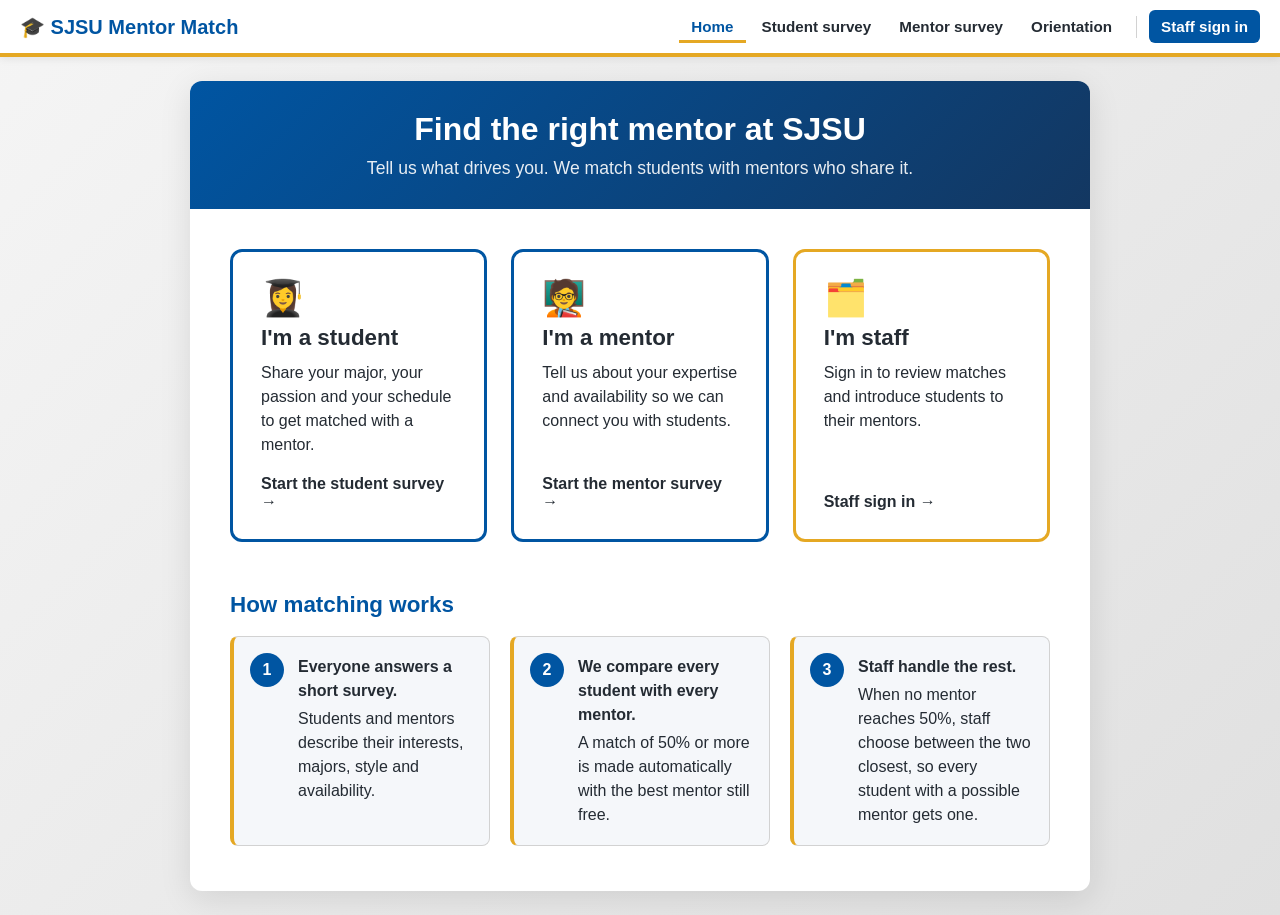
==== commit 4a4775d8: "Add staff console, broad major fields, and orientation page Staff console (sign-in required) - Tabs:" ====
--- a/index.html
+++ b/index.html
@@ -17,6 +17,7 @@
                 <a href="/">Home</a>
                 <a href="/survey.html?role=student">Student survey</a>
                 <a href="/survey.html?role=mentor">Mentor survey</a>
+                <a href="/orientation.html">Orientation</a>
                 <span id="staffNav" class="staff-nav"></span>
             </nav>
         </div>
--- a/site.css
+++ b/site.css
@@ -262,3 +262,13 @@
     padding: 24px 20px 30px;
   }
 }
+
+/* Field choices on the mentor survey: name plus the majors it covers */
+.checkbox-label small {
+  display: block;
+  margin-top: 2px;
+  color: var(--sjsu-dark-gray);
+  font-size: 0.8rem;
+  font-weight: 400;
+  line-height: 1.3;
+}
